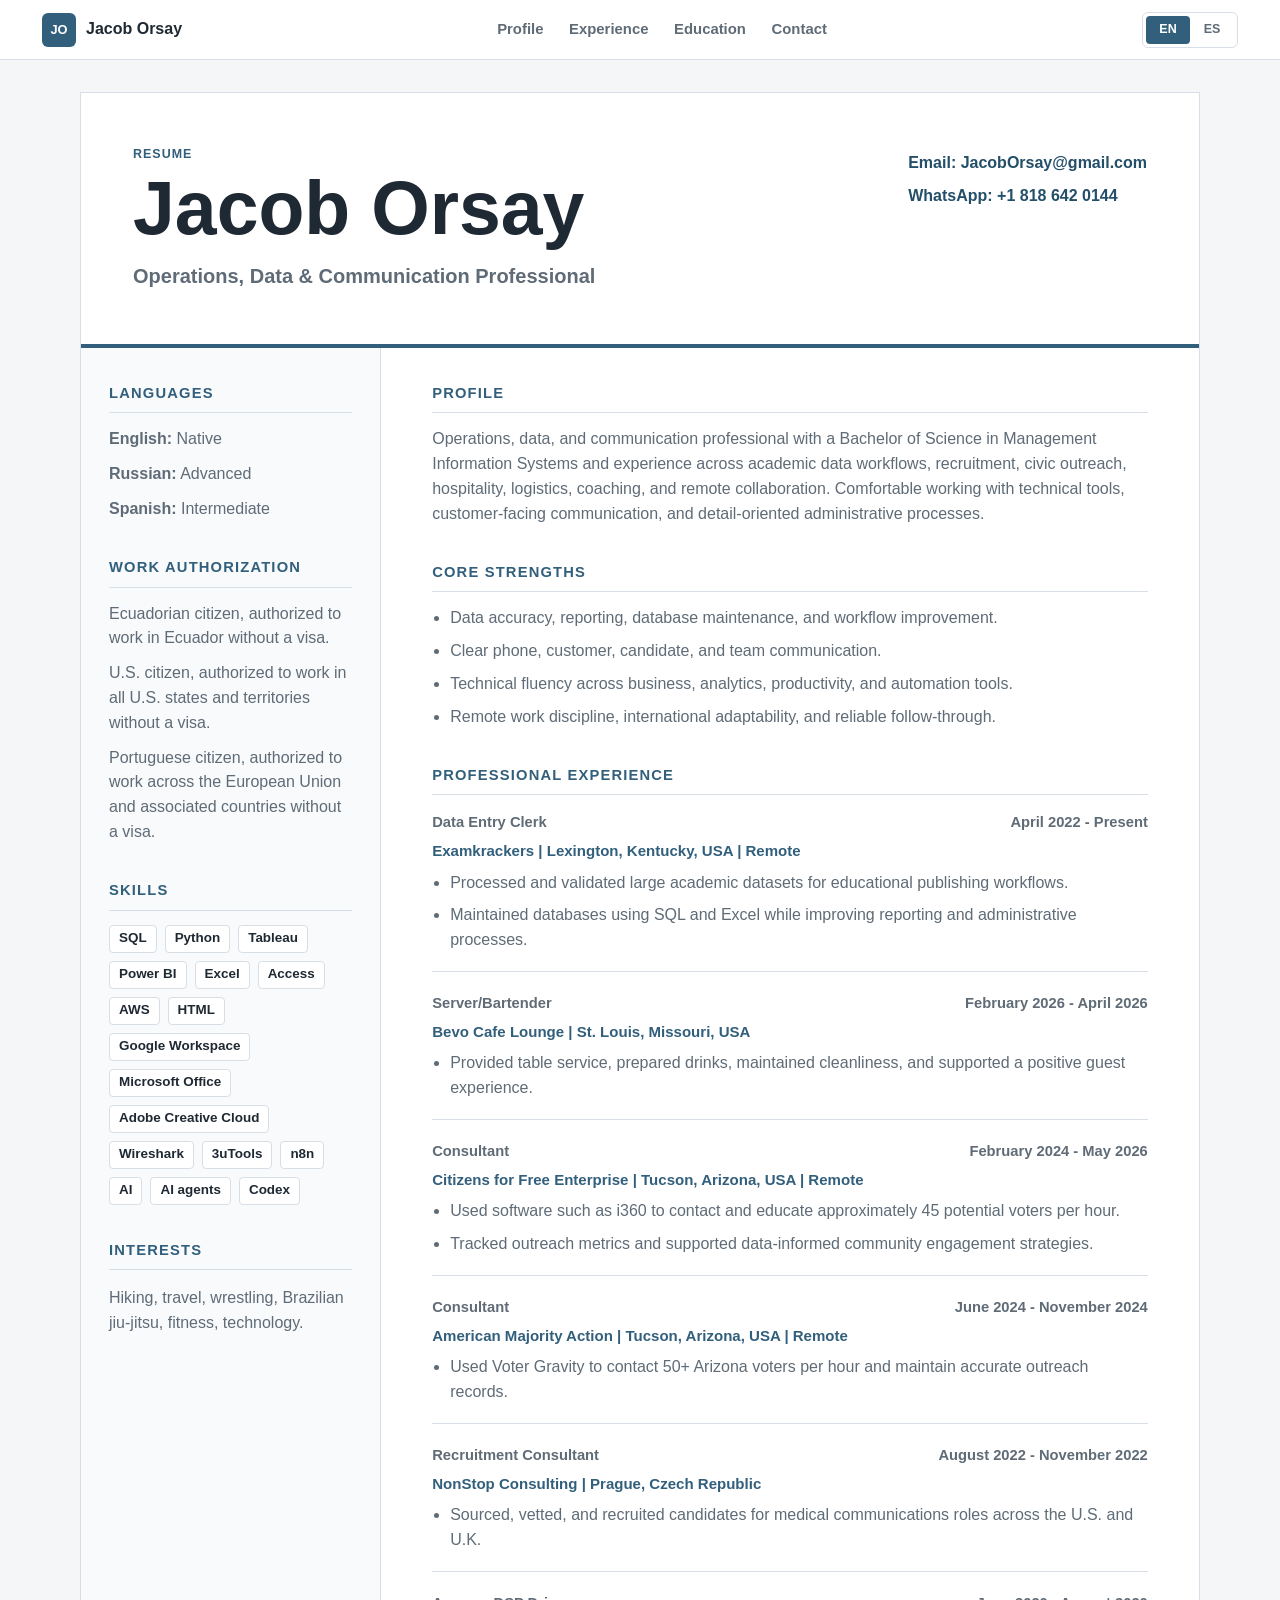
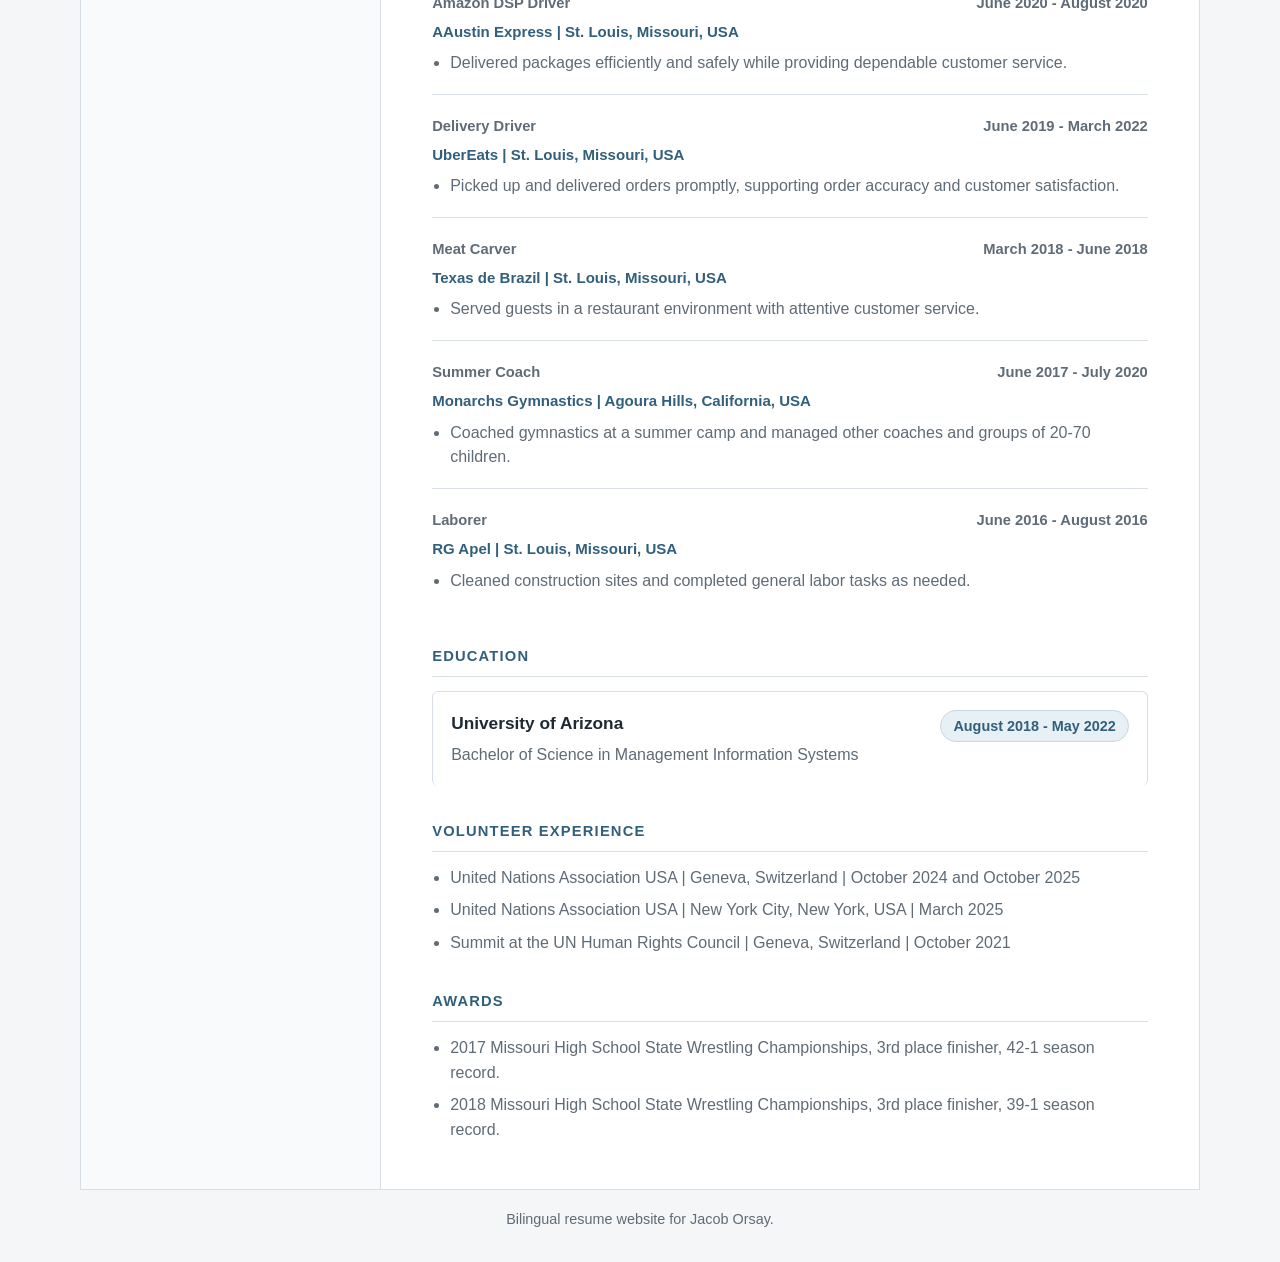
==== index-old.html @ 93d24a6a "Rename index.html to index-old.html" ====
<!doctype html>
<html lang="en" data-language="en">
  <head>
    <meta charset="utf-8">
    <meta name="viewport" content="width=device-width, initial-scale=1">
    <title>Jacob Orsay | Resume</title>
    <meta
      name="description"
      content="Bilingual resume website for Jacob Orsay, focused on operations, data, communication, customer service, and remote collaboration."
    >
    <link rel="stylesheet" href="styles.css">
  </head>
  <body>
    <header class="site-header">
      <a class="brand" href="#top" aria-label="Jacob Orsay resume">
        <span class="brand-mark">JO</span>
        <span>Jacob Orsay</span>
      </a>
      <nav class="main-nav" aria-label="Primary navigation">
        <a href="#profile">
          <span class="lang-en">Profile</span>
          <span class="lang-es" hidden>Perfil</span>
        </a>
        <a href="#experience">
          <span class="lang-en">Experience</span>
          <span class="lang-es" hidden>Experiencia</span>
        </a>
        <a href="#education">
          <span class="lang-en">Education</span>
          <span class="lang-es" hidden>Educacion</span>
        </a>
        <a href="#contact">
          <span class="lang-en">Contact</span>
          <span class="lang-es" hidden>Contacto</span>
        </a>
      </nav>
      <div class="language-toggle" aria-label="Language selector">
        <button class="language-option is-active" type="button" data-set-language="en" aria-pressed="true">EN</button>
        <button class="language-option" type="button" data-set-language="es" aria-pressed="false">ES</button>
      </div>
    </header>

    <main class="cv-page" id="top">
      <section class="cv-header">
        <div>
          <p class="kicker">
            <span class="lang-en">Resume</span>
            <span class="lang-es" hidden>Resumen Profesional</span>
          </p>
          <h1>Jacob Orsay</h1>
          <p class="headline">
            <span class="lang-en">Operations, Data & Communication Professional</span>
            <span class="lang-es" hidden>Profesional de Operaciones, Datos y Comunicacion</span>
          </p>
        </div>
        <div class="contact-card" id="contact">
          <a href="mailto:JacobOrsay@gmail.com">Email: JacobOrsay@gmail.com</a>
          <a href="tel:+18186420144">WhatsApp: +1 818 642 0144</a>
        </div>
      </section>

      <div class="cv-layout">
        <aside class="sidebar" aria-label="Resume details">
          <section class="side-section">
            <h2>
              <span class="lang-en">Languages</span>
              <span class="lang-es" hidden>Idiomas</span>
            </h2>
            <ul class="plain-list">
              <li>
                <span class="lang-en"><strong>English:</strong> Native</span>
                <span class="lang-es" hidden><strong>Ingles:</strong> Nativo</span>
              </li>
              <li>
                <span class="lang-en"><strong>Russian:</strong> Advanced</span>
                <span class="lang-es" hidden><strong>Ruso:</strong> Avanzado</span>
              </li>
              <li>
                <span class="lang-en"><strong>Spanish:</strong> Intermediate</span>
                <span class="lang-es" hidden><strong>Español:</strong> Intermedio</span>
              </li>
            </ul>
          </section>

          <section class="side-section">
            <h2>
              <span class="lang-en">Work Authorization</span>
              <span class="lang-es" hidden>Autorizacion Laboral</span>
            </h2>
            <ul class="plain-list">
              <li>
                <span class="lang-en">Ecuadorian citizen, authorized to work in Ecuador without a visa.</span>
                <span class="lang-es" hidden>Ciudadano ecuatoriano, autorizado para trabajar en Ecuador sin visa.</span>
              </li>
              <li>
                <span class="lang-en">U.S. citizen, authorized to work in all U.S. states and territories without a visa.</span>
                <span class="lang-es" hidden>Ciudadano estadounidense, autorizado para trabajar en todos los estados y territorios de EE. UU sin visa.</span>
              </li>
              <li>
                <span class="lang-en">Portuguese citizen, authorized to work across the European Union and associated countries without a visa.</span>
                <span class="lang-es" hidden>Ciudadano portugues, autorizado para trabajar en la Union Europea y paises asociados sin visa.</span>
              </li>
            </ul>
          </section>

          <section class="side-section">
            <h2>
              <span class="lang-en">Skills</span>
              <span class="lang-es" hidden>Habilidades</span>
            </h2>
            <div class="skill-list" aria-label="Skills">
              <span>SQL</span>
              <span>Python</span>
              <span>Tableau</span>
              <span>Power BI</span>
              <span>Excel</span>
              <span>Access</span>
              <span>AWS</span>
              <span>HTML</span>
              <span>Google Workspace</span>
              <span>Microsoft Office</span>
              <span>Adobe Creative Cloud</span>
              <span>Wireshark</span>
              <span>3uTools</span>
              <span>n8n</span>
              <span>AI</span>
              <span>AI agents</span>
              <span>Codex</span>
            </div>
          </section>

          <section class="side-section">
            <h2>
              <span class="lang-en">Interests</span>
              <span class="lang-es" hidden>Intereses</span>
            </h2>
            <p>
              <span class="lang-en">Hiking, travel, wrestling, Brazilian jiu-jitsu, fitness, technology.</span>
              <span class="lang-es" hidden>Senderismo, viajes, lucha libre, jiu-jitsu brasileno, fitness, tecnologia.</span>
            </p>
          </section>
        </aside>

        <div class="main-column">
          <section class="cv-section" id="profile">
            <h2>
              <span class="lang-en">Profile</span>
              <span class="lang-es" hidden>Perfil</span>
            </h2>
            <p>
              <span class="lang-en">
                Operations, data, and communication professional with a Bachelor of Science in Management Information Systems
                and experience across academic data workflows, recruitment, civic outreach, hospitality, logistics, coaching,
                and remote collaboration. Comfortable working with technical tools, customer-facing communication, and
                detail-oriented administrative processes.
              </span>
              <span class="lang-es" hidden>
                Profesional de operaciones, datos y comunicacion con licenciatura en Sistemas de Informacion Gerencial y
                experiencia en flujos de datos academicos, reclutamiento, alcance civico, hospitalidad, logistica, coaching y
                colaboracion remota. Comodo trabajando con herramientas tecnicas, comunicacion con clientes y procesos
                administrativos detallados.
              </span>
            </p>
          </section>

          <section class="cv-section">
            <h2>
              <span class="lang-en">Core Strengths</span>
              <span class="lang-es" hidden>Fortalezas Principales</span>
            </h2>
            <ul class="bullet-list">
              <li>
                <span class="lang-en">Data accuracy, reporting, database maintenance, and workflow improvement.</span>
                <span class="lang-es" hidden>Precision de datos, reportes, mantenimiento de bases de datos y mejora de flujos de trabajo.</span>
              </li>
              <li>
                <span class="lang-en">Clear phone, customer, candidate, and team communication.</span>
                <span class="lang-es" hidden>Comunicacion clara por telefono, con clientes, candidatos y equipos.</span>
              </li>
              <li>
                <span class="lang-en">Technical fluency across business, analytics, productivity, and automation tools.</span>
                <span class="lang-es" hidden>Fluidez tecnica en herramientas de negocio, analisis, productividad y automatizacion.</span>
              </li>
              <li>
                <span class="lang-en">Remote work discipline, international adaptability, and reliable follow-through.</span>
                <span class="lang-es" hidden>Disciplina en trabajo remoto, adaptabilidad internacional y seguimiento confiable.</span>
              </li>
            </ul>
          </section>

          <section class="cv-section" id="experience">
            <h2>
              <span class="lang-en">Professional Experience</span>
              <span class="lang-es" hidden>Experiencia Profesional</span>
            </h2>

            <article class="experience-item">
              <div class="entry-heading">
                <h3>
                  <span class="lang-en">Data Entry Clerk</span>
                  <span class="lang-es" hidden>Auxiliar de Datos</span>
                </h3>
                <span>April 2022 - Present</span>
              </div>
              <p class="entry-meta">Examkrackers | Lexington, Kentucky, USA | Remote</p>
              <ul class="bullet-list">
                <li>
                  <span class="lang-en">Processed and validated large academic datasets for educational publishing workflows.</span>
                  <span class="lang-es" hidden>Proceso y valido grandes conjuntos de datos academicos para flujos de publicacion educativa.</span>
                </li>
                <li>
                  <span class="lang-en">Maintained databases using SQL and Excel while improving reporting and administrative processes.</span>
                  <span class="lang-es" hidden>Mantuvo bases de datos con SQL y Excel, mejorando reportes y procesos administrativos.</span>
                </li>
              </ul>
            </article>

            <article class="experience-item">
              <div class="entry-heading">
                <h3>
                  <span class="lang-en">Server/Bartender</span>
                  <span class="lang-es" hidden>Mesero/Bartender</span>
                </h3>
                <span>February 2026 - April 2026</span>
              </div>
              <p class="entry-meta">Bevo Cafe Lounge | St. Louis, Missouri, USA</p>
              <ul class="bullet-list">
                <li>
                  <span class="lang-en">Provided table service, prepared drinks, maintained cleanliness, and supported a positive guest experience.</span>
                  <span class="lang-es" hidden>Brindo servicio en mesa, preparo bebidas, mantuvo limpieza y apoyo una experiencia positiva para clientes.</span>
                </li>
              </ul>
            </article>

            <article class="experience-item">
              <div class="entry-heading">
                <h3>
                  <span class="lang-en">Consultant</span>
                  <span class="lang-es" hidden>Consultor</span>
                </h3>
                <span>February 2024 - May 2026</span>
              </div>
              <p class="entry-meta">Citizens for Free Enterprise | Tucson, Arizona, USA | Remote</p>
              <ul class="bullet-list">
                <li>
                  <span class="lang-en">Used software such as i360 to contact and educate approximately 45 potential voters per hour.</span>
                  <span class="lang-es" hidden>Uso software como i360 para contactar y orientar a aproximadamente 45 votantes potenciales por hora.</span>
                </li>
                <li>
                  <span class="lang-en">Tracked outreach metrics and supported data-informed community engagement strategies.</span>
                  <span class="lang-es" hidden>Registro metricas de alcance y apoyo estrategias comunitarias basadas en datos.</span>
                </li>
              </ul>
            </article>

            <article class="experience-item">
              <div class="entry-heading">
                <h3>
                  <span class="lang-en">Consultant</span>
                  <span class="lang-es" hidden>Consultor</span>
                </h3>
                <span>June 2024 - November 2024</span>
              </div>
              <p class="entry-meta">American Majority Action | Tucson, Arizona, USA | Remote</p>
              <ul class="bullet-list">
                <li>
                  <span class="lang-en">Used Voter Gravity to contact 50+ Arizona voters per hour and maintain accurate outreach records.</span>
                  <span class="lang-es" hidden>Uso Voter Gravity para contactar a mas de 50 votantes de Arizona por hora y mantener registros precisos.</span>
                </li>
              </ul>
            </article>

            <article class="experience-item">
              <div class="entry-heading">
                <h3>
                  <span class="lang-en">Recruitment Consultant</span>
                  <span class="lang-es" hidden>Consultor de Reclutamiento</span>
                </h3>
                <span>August 2022 - November 2022</span>
              </div>
              <p class="entry-meta">NonStop Consulting | Prague, Czech Republic</p>
              <ul class="bullet-list">
                <li>
                  <span class="lang-en">Sourced, vetted, and recruited candidates for medical communications roles across the U.S. and U.K.</span>
                  <span class="lang-es" hidden>Busco, evaluo y recluto candidatos para puestos de comunicaciones medicas en EE. UU. y Reino Unido.</span>
                </li>
              </ul>
            </article>

            <article class="experience-item">
              <div class="entry-heading">
                <h3>
                  <span class="lang-en">Amazon DSP Driver</span>
                  <span class="lang-es" hidden>Conductor Amazon DSP</span>
                </h3>
                <span>June 2020 - August 2020</span>
              </div>
              <p class="entry-meta">AAustin Express | St. Louis, Missouri, USA</p>
              <ul class="bullet-list">
                <li>
                  <span class="lang-en">Delivered packages efficiently and safely while providing dependable customer service.</span>
                  <span class="lang-es" hidden>Entrego paquetes de forma eficiente y segura mientras brindaba servicio al cliente confiable.</span>
                </li>
              </ul>
            </article>

            <article class="experience-item">
              <div class="entry-heading">
                <h3>
                  <span class="lang-en">Delivery Driver</span>
                  <span class="lang-es" hidden>Repartidor</span>
                </h3>
                <span>June 2019 - March 2022</span>
              </div>
              <p class="entry-meta">UberEats | St. Louis, Missouri, USA</p>
              <ul class="bullet-list">
                <li>
                  <span class="lang-en">Picked up and delivered orders promptly, supporting order accuracy and customer satisfaction.</span>
                  <span class="lang-es" hidden>Recogio y entrego pedidos puntualmente, apoyando precision y satisfaccion del cliente.</span>
                </li>
              </ul>
            </article>

            <article class="experience-item">
              <div class="entry-heading">
                <h3>
                  <span class="lang-en">Meat Carver</span>
                  <span class="lang-es" hidden>Cortador de Carne</span>
                </h3>
                <span>March 2018 - June 2018</span>
              </div>
              <p class="entry-meta">Texas de Brazil | St. Louis, Missouri, USA</p>
              <ul class="bullet-list">
                <li>
                  <span class="lang-en">Served guests in a restaurant environment with attentive customer service.</span>
                  <span class="lang-es" hidden>Atendio a clientes en un restaurante con servicio cuidadoso.</span>
                </li>
              </ul>
            </article>

            <article class="experience-item">
              <div class="entry-heading">
                <h3>
                  <span class="lang-en">Summer Coach</span>
                  <span class="lang-es" hidden>Coach de Verano</span>
                </h3>
                <span>June 2017 - July 2020</span>
              </div>
              <p class="entry-meta">Monarchs Gymnastics | Agoura Hills, California, USA</p>
              <ul class="bullet-list">
                <li>
                  <span class="lang-en">Coached gymnastics at a summer camp and managed other coaches and groups of 20-70 children.</span>
                  <span class="lang-es" hidden>Entreno gimnasia en un campamento de verano y manejo otros coaches y grupos de 20 a 70 ninos.</span>
                </li>
              </ul>
            </article>

            <article class="experience-item">
              <div class="entry-heading">
                <h3>
                  <span class="lang-en">Laborer</span>
                  <span class="lang-es" hidden>Trabajador</span>
                </h3>
                <span>June 2016 - August 2016</span>
              </div>
              <p class="entry-meta">RG Apel | St. Louis, Missouri, USA</p>
              <ul class="bullet-list">
                <li>
                  <span class="lang-en">Cleaned construction sites and completed general labor tasks as needed.</span>
                  <span class="lang-es" hidden>Limpio sitios de construccion y completo tareas generales segun las necesidades del equipo.</span>
                </li>
              </ul>
            </article>
          </section>

          <section class="cv-section" id="education">
            <h2>
              <span class="lang-en">Education</span>
              <span class="lang-es" hidden>Educacion</span>
            </h2>
            <article class="education-entry">
              <div>
                <h3>University of Arizona</h3>
                <p>
                  <span class="lang-en">Bachelor of Science in Management Information Systems</span>
                  <span class="lang-es" hidden>Licenciatura en Sistemas de Informacion Gerencial</span>
                </p>
              </div>
              <span class="education-date">
                <span class="lang-en">August 2018 - May 2022</span>
                <span class="lang-es" hidden>Agosto 2018 - Mayo 2022</span>
              </span>
            </article>
          </section>

          <section class="cv-section">
            <h2>
              <span class="lang-en">Volunteer Experience</span>
              <span class="lang-es" hidden>Experiencia Voluntaria</span>
            </h2>
            <ul class="bullet-list">
              <li>
                <span class="lang-en">United Nations Association USA | Geneva, Switzerland | October 2024 and October 2025</span>
                <span class="lang-es" hidden>United Nations Association USA | Ginebra, Suiza | Octubre 2024 y Octubre 2025</span>
              </li>
              <li>
                <span class="lang-en">United Nations Association USA | New York City, New York, USA | March 2025</span>
                <span class="lang-es" hidden>United Nations Association USA | Nueva York, EE. UU. | Marzo 2025</span>
              </li>
              <li>
                <span class="lang-en">Summit at the UN Human Rights Council | Geneva, Switzerland | October 2021</span>
                <span class="lang-es" hidden>Summit at the UN Human Rights Council | Ginebra, Suiza | Octubre 2021</span>
              </li>
            </ul>
          </section>

          <section class="cv-section">
            <h2>
              <span class="lang-en">Awards</span>
                <span class="lang-es" hidden>Reconocimientos</span>
            </h2>
            <ul class="bullet-list">
              <li>
                <span class="lang-en">2017 Missouri High School State Wrestling Championships, 3rd place finisher, 42-1 season record.</span>
                <span class="lang-es" hidden>2017 Missouri High School State Wrestling Championships, tercer lugar, record de temporada 42-1.</span>
              </li>
              <li>
                <span class="lang-en">2018 Missouri High School State Wrestling Championships, 3rd place finisher, 39-1 season record.</span>
                <span class="lang-es" hidden>2018 Missouri High School State Wrestling Championships, tercer lugar, record de temporada 39-1.</span>
              </li>
            </ul>
          </section>
        </div>
      </div>
    </main>

    <footer>
      <p>
        <span class="lang-en">Bilingual resume website for Jacob Orsay.</span>
        <span class="lang-es" hidden>Sitio de resumen profesional bilingue para Jacob Orsay.</span>
      </p>
    </footer>

    <script src="script.js"></script>
  </body>
</html>
---- styles.css ----
:root {
  color-scheme: light;
  --ink: #1f2933;
  --muted: #5f6b76;
  --paper: #ffffff;
  --page: #f4f6f8;
  --panel: #f8fafc;
  --line: #d8dee6;
  --accent: #315f7c;
  --accent-soft: #e7f0f5;
  --link: #244f69;
  font-family: "Segoe UI", Arial, sans-serif;
}

* {
  box-sizing: border-box;
}

html {
  scroll-behavior: smooth;
}

body {
  margin: 0;
  background: var(--page);
  color: var(--ink);
  line-height: 1.55;
}

a {
  color: var(--link);
  text-decoration: none;
}

a:hover,
a:focus-visible {
  text-decoration: underline;
}

.site-header {
  position: sticky;
  top: 0;
  z-index: 10;
  display: grid;
  grid-template-columns: auto 1fr auto;
  align-items: center;
  gap: 20px;
  min-height: 60px;
  padding: 10px clamp(16px, 4vw, 42px);
  border-bottom: 1px solid var(--line);
  background: rgba(255, 255, 255, 0.96);
  backdrop-filter: blur(10px);
}

.brand {
  display: inline-flex;
  align-items: center;
  gap: 10px;
  color: var(--ink);
  font-weight: 700;
  text-decoration: none;
}

.brand-mark {
  display: grid;
  place-items: center;
  width: 34px;
  height: 34px;
  border-radius: 6px;
  background: var(--accent);
  color: #ffffff;
  font-size: 0.8rem;
  font-weight: 800;
}

.main-nav {
  display: flex;
  justify-content: center;
  gap: clamp(12px, 2vw, 28px);
  color: var(--muted);
  font-size: 0.93rem;
  font-weight: 600;
}

.main-nav a {
  color: inherit;
}

.language-toggle {
  display: inline-grid;
  grid-template-columns: 1fr 1fr;
  width: 96px;
  min-height: 36px;
  padding: 3px;
  border: 1px solid var(--line);
  border-radius: 6px;
  background: #ffffff;
}

.language-option {
  border: 0;
  border-radius: 4px;
  background: transparent;
  color: var(--muted);
  cursor: pointer;
  font: inherit;
  font-size: 0.78rem;
  font-weight: 800;
}

.language-option.is-active {
  background: var(--accent);
  color: #ffffff;
}

.cv-page {
  width: min(1120px, calc(100% - 32px));
  margin: 32px auto;
  border: 1px solid var(--line);
  background: var(--paper);
}

.cv-header {
  display: grid;
  grid-template-columns: minmax(0, 1fr) auto;
  gap: 24px;
  padding: clamp(28px, 5vw, 52px);
  border-bottom: 4px solid var(--accent);
}

.kicker {
  margin: 0 0 8px;
  color: var(--accent);
  font-size: 0.78rem;
  font-weight: 800;
  letter-spacing: 0.08em;
  text-transform: uppercase;
}

h1,
h2,
h3,
p {
  overflow-wrap: anywhere;
}

h1 {
  margin: 0;
  font-size: clamp(2.4rem, 6vw, 4.7rem);
  line-height: 0.96;
  letter-spacing: 0;
}

.headline {
  max-width: 760px;
  margin: 16px 0 0;
  color: var(--muted);
  font-size: clamp(1.02rem, 2vw, 1.25rem);
  font-weight: 600;
}

.contact-card {
  display: grid;
  align-content: start;
  gap: 8px;
  min-width: 230px;
  padding-top: 6px;
  font-weight: 700;
}

.cv-layout {
  display: grid;
  grid-template-columns: 300px minmax(0, 1fr);
}

.sidebar {
  padding: 34px 28px;
  border-right: 1px solid var(--line);
  background: var(--panel);
}

.main-column {
  padding: 34px clamp(26px, 4vw, 52px) 46px;
}

.side-section,
.cv-section {
  margin: 0 0 34px;
}

.side-section:last-child,
.cv-section:last-child {
  margin-bottom: 0;
}

.side-section h2,
.cv-section h2 {
  margin: 0 0 14px;
  padding-bottom: 8px;
  border-bottom: 1px solid var(--line);
  color: var(--accent);
  font-size: 0.92rem;
  letter-spacing: 0.08em;
  text-transform: uppercase;
}

.cv-section > p {
  margin: 0;
  color: var(--muted);
}

.plain-list,
.bullet-list {
  margin: 0;
  padding-left: 18px;
}

.plain-list {
  display: grid;
  gap: 10px;
  padding-left: 0;
  list-style: none;
}

.plain-list li,
.side-section p,
.bullet-list li {
  color: var(--muted);
}

.bullet-list {
  display: grid;
  gap: 8px;
}

.skill-list {
  display: flex;
  flex-wrap: wrap;
  gap: 8px;
}

.skill-list span {
  display: inline-flex;
  align-items: center;
  min-height: 28px;
  padding: 0 9px;
  border: 1px solid var(--line);
  border-radius: 4px;
  background: #ffffff;
  color: var(--ink);
  font-size: 0.84rem;
  font-weight: 600;
}

.experience-item,
.compact-entry,
.education-entry {
  padding: 18px 0;
  border-bottom: 1px solid var(--line);
}

.experience-item:first-of-type {
  padding-top: 0;
}

.experience-item:last-child,
.compact-entry:last-child,
.education-entry:last-child {
  border-bottom: 0;
}

.entry-heading {
  display: grid;
  grid-template-columns: minmax(0, 1fr) auto;
  gap: 16px;
  align-items: baseline;
}

.entry-heading h3,
.compact-entry h3 {
  margin: 0;
  font-size: 1.05rem;
}

.entry-heading span {
  color: var(--muted);
  font-size: 0.92rem;
  font-weight: 700;
  text-align: right;
}

.entry-meta {
  margin: 4px 0 8px;
  color: var(--accent);
  font-size: 0.94rem;
  font-weight: 700;
}

.compact-entry p {
  margin: 6px 0 0;
  color: var(--muted);
}

.education-entry {
  display: grid;
  grid-template-columns: minmax(0, 1fr) auto;
  gap: 18px;
  align-items: start;
  padding: 18px;
  border: 1px solid var(--line);
  border-radius: 6px;
  background: #ffffff;
}

.education-entry h3 {
  margin: 0;
  font-size: 1.08rem;
}

.education-entry p {
  margin: 6px 0 0;
  color: var(--muted);
}

.education-date {
  display: inline-flex;
  align-items: center;
  justify-content: center;
  min-height: 32px;
  padding: 0 12px;
  border: 1px solid #c8d7e0;
  border-radius: 999px;
  background: var(--accent-soft);
  color: var(--accent);
  font-size: 0.9rem;
  font-weight: 800;
  white-space: nowrap;
}

footer {
  width: min(1120px, calc(100% - 32px));
  margin: -14px auto 32px;
  color: var(--muted);
  font-size: 0.9rem;
  text-align: center;
}

footer p {
  margin: 0;
}

[hidden] {
  display: none !important;
}

@media (max-width: 860px) {
  .site-header {
    grid-template-columns: 1fr auto;
    gap: 12px;
  }

  .main-nav {
    grid-column: 1 / -1;
    justify-content: flex-start;
    overflow-x: auto;
    padding-bottom: 2px;
  }

  .cv-header,
  .cv-layout {
    grid-template-columns: 1fr;
  }

  .contact-card {
    min-width: 0;
  }

  .sidebar {
    border-right: 0;
    border-bottom: 1px solid var(--line);
  }
}

@media (max-width: 560px) {
  .site-header {
    padding: 10px 12px;
  }

  .brand span:last-child {
    display: none;
  }

  .main-nav {
    gap: 14px;
    font-size: 0.86rem;
  }

  .cv-page {
    width: 100%;
    margin: 0;
    border-right: 0;
    border-left: 0;
  }

  .cv-header,
  .sidebar,
  .main-column {
    padding: 24px 18px;
  }

  .entry-heading {
    grid-template-columns: 1fr;
    gap: 2px;
  }

  .entry-heading span {
    text-align: left;
  }

  .education-entry {
    grid-template-columns: 1fr;
    gap: 12px;
  }

  .education-date {
    width: fit-content;
  }

  footer {
    width: 100%;
    margin: 18px 0;
    padding: 0 18px;
  }
}
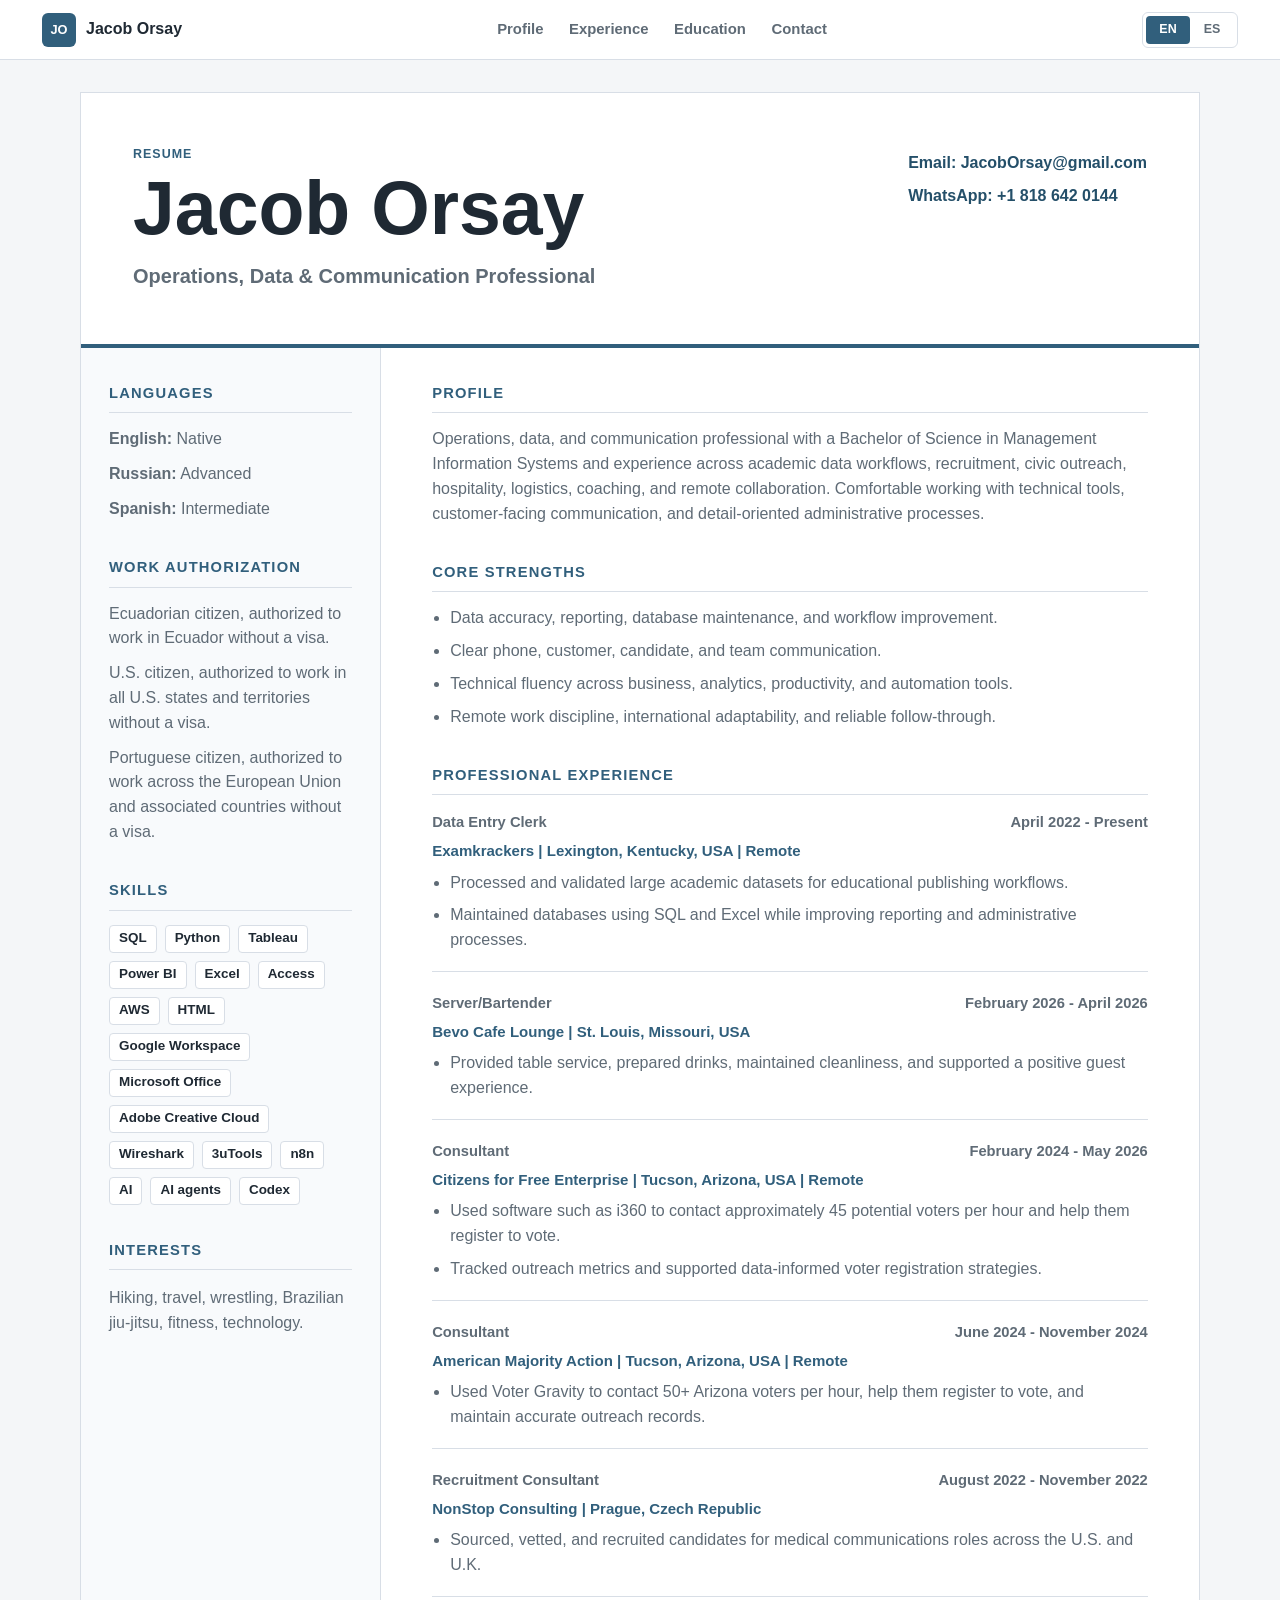
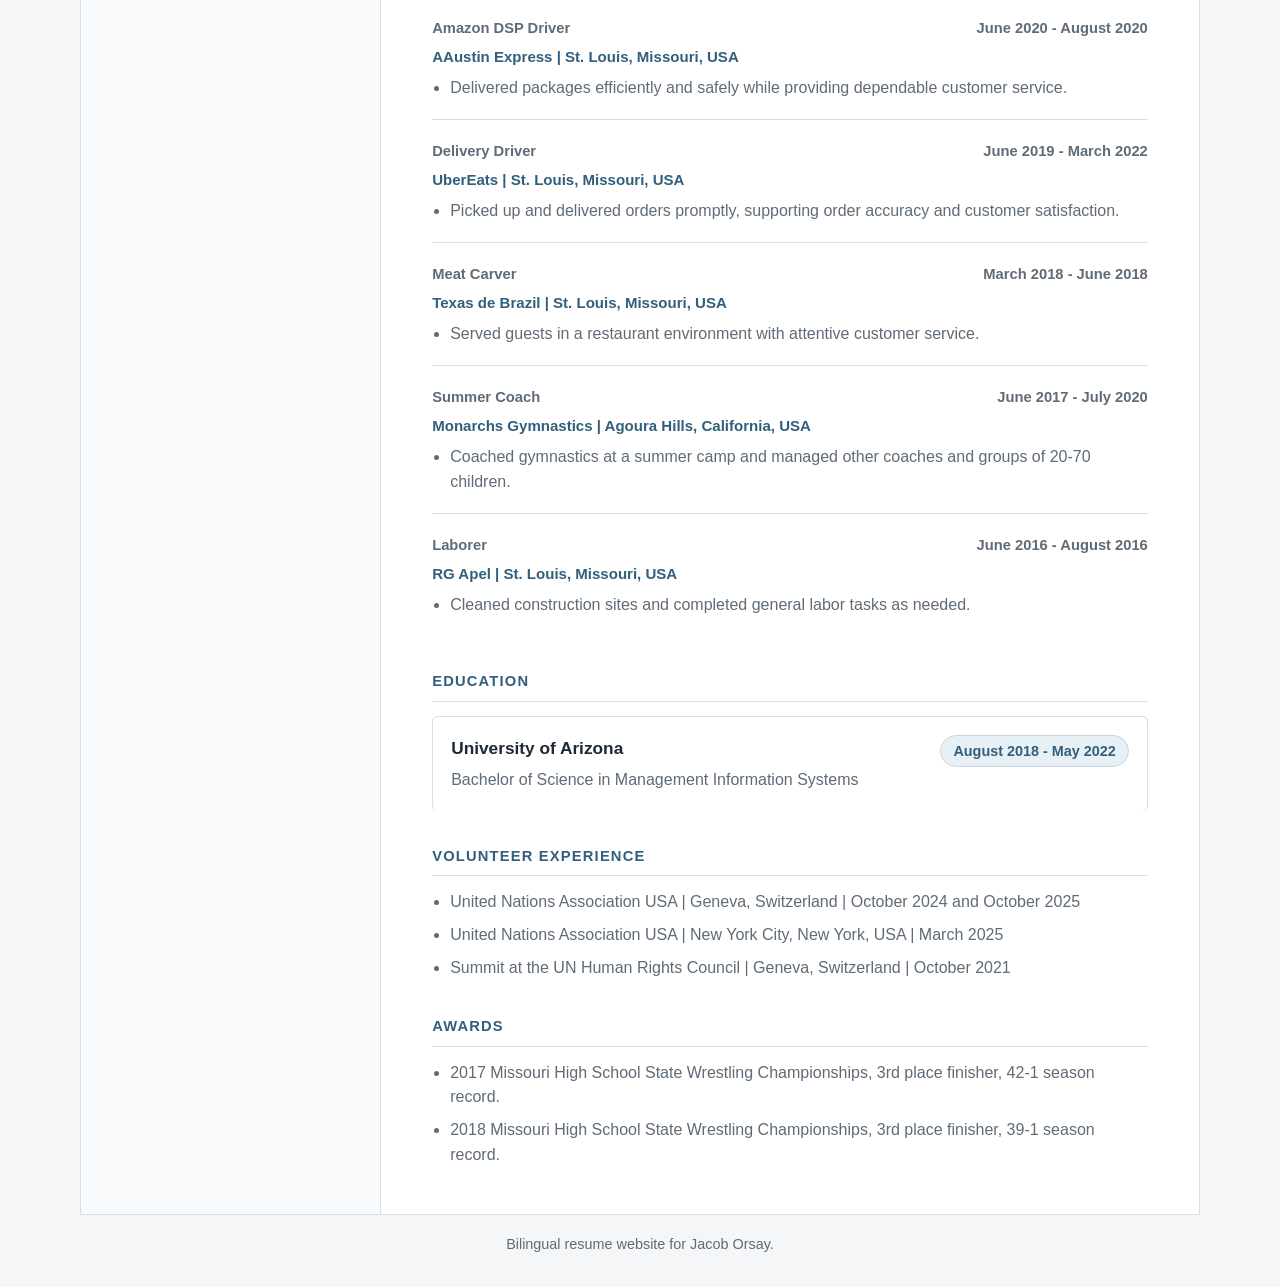
==== commit 8bb6d40e: "Update index-old.html" ====
--- a/index-old.html
+++ b/index-old.html
@@ -27,7 +27,7 @@
         </a>
         <a href="#education">
           <span class="lang-en">Education</span>
-          <span class="lang-es" hidden>Educacion</span>
+          <span class="lang-es" hidden>Educación</span>
         </a>
         <a href="#contact">
           <span class="lang-en">Contact</span>
@@ -50,7 +50,7 @@
           <h1>Jacob Orsay</h1>
           <p class="headline">
             <span class="lang-en">Operations, Data & Communication Professional</span>
-            <span class="lang-es" hidden>Profesional de Operaciones, Datos y Comunicacion</span>
+            <span class="lang-es" hidden>Profesional de Operaciones, Datos y Comunicación</span>
           </p>
         </div>
         <div class="contact-card" id="contact">
@@ -69,7 +69,7 @@
             <ul class="plain-list">
               <li>
                 <span class="lang-en"><strong>English:</strong> Native</span>
-                <span class="lang-es" hidden><strong>Ingles:</strong> Nativo</span>
+                <span class="lang-es" hidden><strong>Inglés:</strong> Nativo</span>
               </li>
               <li>
                 <span class="lang-en"><strong>Russian:</strong> Advanced</span>
@@ -85,7 +85,7 @@
           <section class="side-section">
             <h2>
               <span class="lang-en">Work Authorization</span>
-              <span class="lang-es" hidden>Autorizacion Laboral</span>
+              <span class="lang-es" hidden>Autorización Laboral</span>
             </h2>
             <ul class="plain-list">
               <li>
@@ -94,11 +94,11 @@
               </li>
               <li>
                 <span class="lang-en">U.S. citizen, authorized to work in all U.S. states and territories without a visa.</span>
-                <span class="lang-es" hidden>Ciudadano estadounidense, autorizado para trabajar en todos los estados y territorios de EE. UU sin visa.</span>
+                <span class="lang-es" hidden>Ciudadano estadounidense, autorizado para trabajar en todos los estados y territorios de EE. UU. sin visa.</span>
               </li>
               <li>
                 <span class="lang-en">Portuguese citizen, authorized to work across the European Union and associated countries without a visa.</span>
-                <span class="lang-es" hidden>Ciudadano portugues, autorizado para trabajar en la Union Europea y paises asociados sin visa.</span>
+                <span class="lang-es" hidden>Ciudadano portugués, autorizado para trabajar en la Unión Europea y países asociados sin visa.</span>
               </li>
             </ul>
           </section>
@@ -136,7 +136,7 @@
             </h2>
             <p>
               <span class="lang-en">Hiking, travel, wrestling, Brazilian jiu-jitsu, fitness, technology.</span>
-              <span class="lang-es" hidden>Senderismo, viajes, lucha libre, jiu-jitsu brasileno, fitness, tecnologia.</span>
+              <span class="lang-es" hidden>Senderismo, viajes, lucha amateur, jiu-jitsu brasileño, fitness, tecnología.</span>
             </p>
           </section>
         </aside>
@@ -155,9 +155,9 @@
                 detail-oriented administrative processes.
               </span>
               <span class="lang-es" hidden>
-                Profesional de operaciones, datos y comunicacion con licenciatura en Sistemas de Informacion Gerencial y
-                experiencia en flujos de datos academicos, reclutamiento, alcance civico, hospitalidad, logistica, coaching y
-                colaboracion remota. Comodo trabajando con herramientas tecnicas, comunicacion con clientes y procesos
+                Profesional de operaciones, datos y comunicación con licenciatura en Sistemas de Información Gerencial y
+                experiencia en flujos de datos académicos, reclutamiento, alcance cívico, hospitalidad, logística, coaching y
+                colaboración remota. Cómodo trabajando con herramientas técnicas, comunicación con clientes y procesos
                 administrativos detallados.
               </span>
             </p>
@@ -171,15 +171,15 @@
             <ul class="bullet-list">
               <li>
                 <span class="lang-en">Data accuracy, reporting, database maintenance, and workflow improvement.</span>
-                <span class="lang-es" hidden>Precision de datos, reportes, mantenimiento de bases de datos y mejora de flujos de trabajo.</span>
+                <span class="lang-es" hidden>Precisión de datos, reportes, mantenimiento de bases de datos y mejora de flujos de trabajo.</span>
               </li>
               <li>
                 <span class="lang-en">Clear phone, customer, candidate, and team communication.</span>
-                <span class="lang-es" hidden>Comunicacion clara por telefono, con clientes, candidatos y equipos.</span>
+                <span class="lang-es" hidden>Comunicación clara por teléfono, con clientes, candidatos y equipos.</span>
               </li>
               <li>
                 <span class="lang-en">Technical fluency across business, analytics, productivity, and automation tools.</span>
-                <span class="lang-es" hidden>Fluidez tecnica en herramientas de negocio, analisis, productividad y automatizacion.</span>
+                <span class="lang-es" hidden>Fluidez técnica en herramientas de negocio, análisis, productividad y automatización.</span>
               </li>
               <li>
                 <span class="lang-en">Remote work discipline, international adaptability, and reliable follow-through.</span>
@@ -206,7 +206,7 @@
               <ul class="bullet-list">
                 <li>
                   <span class="lang-en">Processed and validated large academic datasets for educational publishing workflows.</span>
-                  <span class="lang-es" hidden>Proceso y valido grandes conjuntos de datos academicos para flujos de publicacion educativa.</span>
+                  <span class="lang-es" hidden>Procesó y validó grandes conjuntos de datos académicos para flujos de publicación educativa.</span>
                 </li>
                 <li>
                   <span class="lang-en">Maintained databases using SQL and Excel while improving reporting and administrative processes.</span>
@@ -227,7 +227,7 @@
               <ul class="bullet-list">
                 <li>
                   <span class="lang-en">Provided table service, prepared drinks, maintained cleanliness, and supported a positive guest experience.</span>
-                  <span class="lang-es" hidden>Brindo servicio en mesa, preparo bebidas, mantuvo limpieza y apoyo una experiencia positiva para clientes.</span>
+                  <span class="lang-es" hidden>Brindó servicio en mesa, preparó bebidas, mantuvo limpieza y apoyó una experiencia positiva para clientes.</span>
                 </li>
               </ul>
             </article>
@@ -243,12 +243,12 @@
               <p class="entry-meta">Citizens for Free Enterprise | Tucson, Arizona, USA | Remote</p>
               <ul class="bullet-list">
                 <li>
-                  <span class="lang-en">Used software such as i360 to contact and educate approximately 45 potential voters per hour.</span>
-                  <span class="lang-es" hidden>Uso software como i360 para contactar y orientar a aproximadamente 45 votantes potenciales por hora.</span>
-                </li>
-                <li>
-                  <span class="lang-en">Tracked outreach metrics and supported data-informed community engagement strategies.</span>
-                  <span class="lang-es" hidden>Registro metricas de alcance y apoyo estrategias comunitarias basadas en datos.</span>
+                  <span class="lang-en">Used software such as i360 to contact approximately 45 potential voters per hour and help them register to vote.</span>
+                  <span class="lang-es" hidden>Usó software como i360 para contactar a aproximadamente 45 votantes potenciales por hora y ayudarlos a registrarse para votar.</span>
+                </li>
+                <li>
+                  <span class="lang-en">Tracked outreach metrics and supported data-informed voter registration strategies.</span>
+                  <span class="lang-es" hidden>Registró métricas de alcance y apoyó estrategias de registro de votantes basadas en datos.</span>
                 </li>
               </ul>
             </article>
@@ -264,8 +264,8 @@
               <p class="entry-meta">American Majority Action | Tucson, Arizona, USA | Remote</p>
               <ul class="bullet-list">
                 <li>
-                  <span class="lang-en">Used Voter Gravity to contact 50+ Arizona voters per hour and maintain accurate outreach records.</span>
-                  <span class="lang-es" hidden>Uso Voter Gravity para contactar a mas de 50 votantes de Arizona por hora y mantener registros precisos.</span>
+                  <span class="lang-en">Used Voter Gravity to contact 50+ Arizona voters per hour, help them register to vote, and maintain accurate outreach records.</span>
+                  <span class="lang-es" hidden>Usó Voter Gravity para contactar a más de 50 votantes de Arizona por hora, ayudarlos a registrarse para votar y mantener registros precisos.</span>
                 </li>
               </ul>
             </article>
@@ -282,7 +282,7 @@
               <ul class="bullet-list">
                 <li>
                   <span class="lang-en">Sourced, vetted, and recruited candidates for medical communications roles across the U.S. and U.K.</span>
-                  <span class="lang-es" hidden>Busco, evaluo y recluto candidatos para puestos de comunicaciones medicas en EE. UU. y Reino Unido.</span>
+                  <span class="lang-es" hidden>Buscó, evaluó y reclutó candidatos para puestos de comunicaciones médicas en EE. UU. y Reino Unido.</span>
                 </li>
               </ul>
             </article>
@@ -299,7 +299,7 @@
               <ul class="bullet-list">
                 <li>
                   <span class="lang-en">Delivered packages efficiently and safely while providing dependable customer service.</span>
-                  <span class="lang-es" hidden>Entrego paquetes de forma eficiente y segura mientras brindaba servicio al cliente confiable.</span>
+                  <span class="lang-es" hidden>Entregó paquetes de forma eficiente y segura mientras brindaba servicio al cliente confiable.</span>
                 </li>
               </ul>
             </article>
@@ -316,7 +316,7 @@
               <ul class="bullet-list">
                 <li>
                   <span class="lang-en">Picked up and delivered orders promptly, supporting order accuracy and customer satisfaction.</span>
-                  <span class="lang-es" hidden>Recogio y entrego pedidos puntualmente, apoyando precision y satisfaccion del cliente.</span>
+                  <span class="lang-es" hidden>Recogió y entregó pedidos puntualmente, apoyando precisión y satisfacción del cliente.</span>
                 </li>
               </ul>
             </article>
@@ -333,7 +333,7 @@
               <ul class="bullet-list">
                 <li>
                   <span class="lang-en">Served guests in a restaurant environment with attentive customer service.</span>
-                  <span class="lang-es" hidden>Atendio a clientes en un restaurante con servicio cuidadoso.</span>
+                  <span class="lang-es" hidden>Atendió a clientes en un restaurante con servicio cuidadoso.</span>
                 </li>
               </ul>
             </article>
@@ -350,7 +350,7 @@
               <ul class="bullet-list">
                 <li>
                   <span class="lang-en">Coached gymnastics at a summer camp and managed other coaches and groups of 20-70 children.</span>
-                  <span class="lang-es" hidden>Entreno gimnasia en un campamento de verano y manejo otros coaches y grupos de 20 a 70 ninos.</span>
+                  <span class="lang-es" hidden>Entrenó gimnasia en un campamento de verano y manejó otros coaches y grupos de 20 a 70 niños.</span>
                 </li>
               </ul>
             </article>
@@ -367,7 +367,7 @@
               <ul class="bullet-list">
                 <li>
                   <span class="lang-en">Cleaned construction sites and completed general labor tasks as needed.</span>
-                  <span class="lang-es" hidden>Limpio sitios de construccion y completo tareas generales segun las necesidades del equipo.</span>
+                  <span class="lang-es" hidden>Limpió sitios de construcción y completó tareas generales según las necesidades del equipo.</span>
                 </li>
               </ul>
             </article>
@@ -376,14 +376,14 @@
           <section class="cv-section" id="education">
             <h2>
               <span class="lang-en">Education</span>
-              <span class="lang-es" hidden>Educacion</span>
+              <span class="lang-es" hidden>Educación</span>
             </h2>
             <article class="education-entry">
               <div>
                 <h3>University of Arizona</h3>
                 <p>
                   <span class="lang-en">Bachelor of Science in Management Information Systems</span>
-                  <span class="lang-es" hidden>Licenciatura en Sistemas de Informacion Gerencial</span>
+                  <span class="lang-es" hidden>Licenciatura en Sistemas de Información Gerencial</span>
                 </p>
               </div>
               <span class="education-date">
@@ -422,11 +422,11 @@
             <ul class="bullet-list">
               <li>
                 <span class="lang-en">2017 Missouri High School State Wrestling Championships, 3rd place finisher, 42-1 season record.</span>
-                <span class="lang-es" hidden>2017 Missouri High School State Wrestling Championships, tercer lugar, record de temporada 42-1.</span>
+                <span class="lang-es" hidden>2017 campeonato estatal de lucha amateur de Missouri, tercer lugar, récord de temporada 42-1.</span>
               </li>
               <li>
                 <span class="lang-en">2018 Missouri High School State Wrestling Championships, 3rd place finisher, 39-1 season record.</span>
-                <span class="lang-es" hidden>2018 Missouri High School State Wrestling Championships, tercer lugar, record de temporada 39-1.</span>
+                <span class="lang-es" hidden>2018 campeonato estatal de lucha amateur de Missouri, tercer lugar, récord de temporada 39-1.</span>
               </li>
             </ul>
           </section>
@@ -437,7 +437,7 @@
     <footer>
       <p>
         <span class="lang-en">Bilingual resume website for Jacob Orsay.</span>
-        <span class="lang-es" hidden>Sitio de resumen profesional bilingue para Jacob Orsay.</span>
+        <span class="lang-es" hidden>Sitio de resumen profesional bilingüe para Jacob Orsay.</span>
       </p>
     </footer>
 
